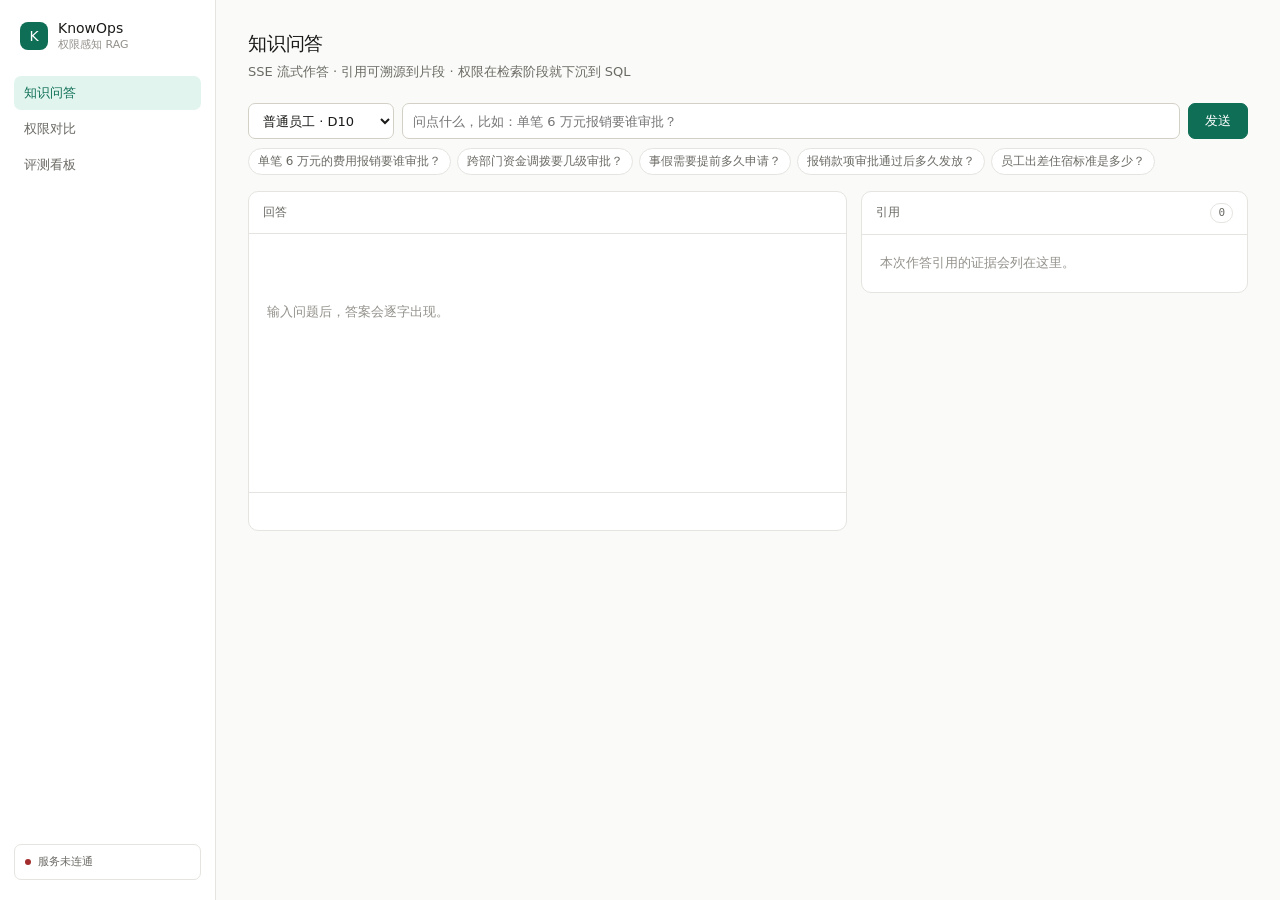
==== web/index.html @ 72a763d3 "feat(web): 演示页（问答 / 权限对比 / 评测看板） 零构建链：原生 ES module + 一个 CSS，FastAPI 直接挂 StaticFiles， 改 web/ 下的文件刷新即可" ====
<!DOCTYPE html>
<html lang="zh-CN">
<head>
<meta charset="utf-8">
<meta name="viewport" content="width=device-width, initial-scale=1">
<title>KnowOps · Agentic RAG 演示</title>
<link rel="icon" href="data:image/svg+xml,%3Csvg xmlns='http://www.w3.org/2000/svg' viewBox='0 0 32 32'%3E%3Crect width='32' height='32' rx='8' fill='%230F6E56'/%3E%3Ctext x='16' y='23' font-family='system-ui,sans-serif' font-size='18' font-weight='500' fill='%23ffffff' text-anchor='middle'%3EK%3C/text%3E%3C/svg%3E">
<link rel="stylesheet" href="styles.css">
</head>
<body>
<div class="app">

  <aside class="rail">
    <div class="brand">
      <div class="mark">K</div>
      <div>
        <div class="brand-name">KnowOps</div>
        <div class="brand-sub">权限感知 RAG</div>
      </div>
    </div>

    <nav class="nav">
      <button class="nav-item is-active" data-view="chat">知识问答</button>
      <button class="nav-item" data-view="compare">权限对比</button>
      <button class="nav-item" data-view="eval">评测看板</button>
    </nav>

    <div class="rail-foot">
      <div class="svc-state" id="svc-state">
        <span class="dot"></span>
        <span class="svc-text" id="svc-text">检查服务</span>
      </div>
    </div>
  </aside>

  <main class="main">

    <!-- ============================================ 问答 -->
    <section class="view" id="view-chat">
      <header class="view-head">
        <h1>知识问答</h1>
        <p class="view-desc">SSE 流式作答 · 引用可溯源到片段 · 权限在检索阶段就下沉到 SQL</p>
      </header>

      <form class="ask" id="ask-form">
        <div class="ask-row">
          <select id="identity" aria-label="以谁的身份提问">
            <option value="employee">普通员工 · D10</option>
            <option value="payroll">薪酬专员 · D10.9</option>
            <option value="finance">财务 · D10.3</option>
          </select>
          <input type="text" id="question" placeholder="问点什么，比如：单笔 6 万元报销要谁审批？" autocomplete="off">
          <button type="submit" class="btn" id="ask-btn">发送</button>
        </div>
        <div class="hints" id="hints"></div>
      </form>

      <div class="answer-grid">
        <article class="panel answer-panel">
          <div class="panel-head">
            <span>回答</span>
            <span class="badge" id="finish-badge" hidden></span>
          </div>
          <div class="answer-body" id="answer-body">
            <div class="empty">输入问题后，答案会逐字出现。</div>
          </div>
          <footer class="metrics" id="metrics"></footer>
          <div class="notice" id="chat-notice" hidden></div>
        </article>

        <aside class="panel cite-panel">
          <div class="panel-head">
            <span>引用</span>
            <span class="count" id="cite-count">0</span>
          </div>
          <div class="cite-list" id="cite-list">
            <div class="empty" style="padding:10px">本次作答引用的证据会列在这里。</div>
          </div>
        </aside>
      </div>
    </section>

    <!-- ============================================ 权限对比 -->
    <section class="view" id="view-compare" hidden>
      <header class="view-head">
        <h1>权限对比</h1>
        <p class="view-desc">同一个问题、两个身份、并发检索 —— 拦截发生在 SQL 的 WHERE 里，不是回答之后打码</p>
      </header>

      <form class="cmp-form" id="cmp-form">
        <input type="text" id="cmp-question" value="薪酬数据谁能查看？" autocomplete="off">
        <button type="submit" class="btn" id="cmp-btn">并发对比</button>
      </form>
      <div class="hints" style="margin:-8px 0 16px">
        <button type="button" class="chip" data-cmp="薪酬数据谁能查看？">薪酬数据谁能查看？</button>
        <button type="button" class="chip" data-cmp="什么情况下可以调阅他人的薪酬数据？">什么情况下可调阅他人薪酬？</button>
        <button type="button" class="chip" data-cmp="单笔 6 万元的费用报销要谁审批？">单笔 6 万报销谁审批？</button>
      </div>

      <div class="cmp-grid" id="cmp-grid"></div>
    </section>

    <!-- ============================================ 评测看板 -->
    <section class="view" id="view-eval" hidden>
      <header class="view-head">
        <h1>评测看板</h1>
        <p class="view-desc">三档配置对比 · 数字直接读 eval/runs 的跑批产物，不在页面里重算判定</p>
      </header>

      <div class="eval-toolbar">
        <select id="run-select" aria-label="选择跑批结果"></select>
        <button class="btn btn-ghost" id="run-reload">刷新</button>
        <div class="spacer"></div>
        <span class="eval-hint" id="run-meta"></span>
      </div>

      <div id="eval-content">
        <div class="empty muted">加载中……</div>
      </div>
    </section>

  </main>
</div>
<script src="app.js" type="module"></script>
</body>
</html>
---- web/styles.css ----
/* KnowOps 演示页样式
   零构建链：一个 CSS 文件 + 原生 ES module，改完刷新即可，不需要 npm。
   配色用中性底 + 单一强调色（teal）。这是面试演示页，不是产品——
   所以信息密度优先于动效，数字必须等宽对齐（要能一眼比对）。 */

:root {
  --bg: #fafaf8;
  --panel: #ffffff;
  --panel-2: #f4f4f1;
  --border: #e5e4e0;
  --border-strong: #d3d1c7;
  --text: #1a1a18;
  --muted: #6b6a65;
  --faint: #93918b;
  --accent: #0f6e56;
  --accent-soft: #e1f5ee;
  --accent-border: #9fe1cb;
  --danger: #a32d2d;
  --danger-soft: #fcebeb;
  --danger-border: #f7c1c1;
  --warn: #854f0b;
  --warn-soft: #faeeda;
  --warn-border: #fac775;
  --radius: 10px;
  --mono: ui-monospace, "Cascadia Code", "JetBrains Mono", Consolas, monospace;
  --sans: system-ui, -apple-system, "Segoe UI", "Microsoft YaHei", "PingFang SC", sans-serif;
}

@media (prefers-color-scheme: dark) {
  :root {
    --bg: #121211;
    --panel: #1b1b19;
    --panel-2: #232320;
    --border: #2e2e2b;
    --border-strong: #3d3d39;
    --text: #ededE9;
    --muted: #9a9993;
    --faint: #75746e;
    --accent: #5dcaa5;
    --accent-soft: #0c3a2e;
    --accent-border: #1d9e75;
    --danger: #f09595;
    --danger-soft: #3a1717;
    --danger-border: #a32d2d;
    --warn: #ef9f27;
    --warn-soft: #33260d;
    --warn-border: #854f0b;
  }
}

* { box-sizing: border-box; }

html, body {
  margin: 0;
  padding: 0;
  height: 100%;
  background: var(--bg);
  color: var(--text);
  font-family: var(--sans);
  font-size: 14px;
  line-height: 1.6;
  -webkit-font-smoothing: antialiased;
}

button { font-family: inherit; font-size: inherit; cursor: pointer; }

/* ---------------------------------------------------------------- 布局 */
.app {
  display: grid;
  grid-template-columns: 216px minmax(0, 1fr);
  min-height: 100vh;
}

.rail {
  display: flex;
  flex-direction: column;
  gap: 24px;
  padding: 20px 14px;
  border-right: 1px solid var(--border);
  background: var(--panel);
  position: sticky;
  top: 0;
  height: 100vh;
}

.brand { display: flex; align-items: center; gap: 10px; padding: 0 6px; }

.mark {
  width: 28px;
  height: 28px;
  border-radius: 8px;
  background: var(--accent);
  color: #fff;
  display: grid;
  place-items: center;
  font-weight: 500;
  font-size: 14px;
  flex: none;
}

.brand-name { font-weight: 500; font-size: 14px; line-height: 1.2; }
.brand-sub { font-size: 11px; color: var(--faint); line-height: 1.4; }

.nav { display: flex; flex-direction: column; gap: 2px; }

.nav-item {
  display: block;
  width: 100%;
  text-align: left;
  padding: 8px 10px;
  border: 0;
  border-radius: 7px;
  background: transparent;
  color: var(--muted);
  font-size: 13px;
  transition: background .12s, color .12s;
}
.nav-item:hover { background: var(--panel-2); color: var(--text); }
.nav-item.is-active { background: var(--accent-soft); color: var(--accent); font-weight: 500; }

.rail-foot { margin-top: auto; }

.svc-state {
  display: flex;
  align-items: center;
  gap: 7px;
  padding: 8px 10px;
  border: 1px solid var(--border);
  border-radius: 7px;
  font-size: 11px;
  color: var(--muted);
}
.dot { width: 6px; height: 6px; border-radius: 50%; background: var(--faint); flex: none; }
.svc-state.is-ok .dot { background: var(--accent); }
.svc-state.is-bad .dot { background: var(--danger); }
.svc-text { font-family: var(--mono); font-size: 11px; }

.main { min-width: 0; padding: 28px 32px 56px; max-width: 1280px; }
.view[hidden] { display: none; }

.view-head { margin-bottom: 20px; }
.view-head h1 { margin: 0 0 4px; font-size: 19px; font-weight: 500; letter-spacing: -.01em; }
.view-desc { margin: 0; color: var(--muted); font-size: 13px; }

/* ---------------------------------------------------------------- 控件 */
.panel {
  background: var(--panel);
  border: 1px solid var(--border);
  border-radius: var(--radius);
  min-width: 0;
}

.panel-head {
  display: flex;
  align-items: center;
  justify-content: space-between;
  gap: 10px;
  padding: 11px 14px;
  border-bottom: 1px solid var(--border);
  font-size: 12px;
  color: var(--muted);
}

select, input[type="text"] {
  font-family: inherit;
  font-size: 13px;
  color: var(--text);
  background: var(--panel);
  border: 1px solid var(--border-strong);
  border-radius: 7px;
  padding: 8px 10px;
  outline: none;
}
select:focus, input[type="text"]:focus { border-color: var(--accent); }

.btn {
  padding: 8px 16px;
  border: 1px solid var(--accent);
  border-radius: 7px;
  background: var(--accent);
  color: #fff;
  font-size: 13px;
  font-weight: 500;
  white-space: nowrap;
}
.btn:disabled { opacity: .5; cursor: not-allowed; }
.btn-ghost {
  background: transparent;
  border: 1px solid var(--border-strong);
  color: var(--text);
  font-weight: 400;
}

.chip {
  padding: 4px 9px;
  border: 1px solid var(--border);
  border-radius: 999px;
  background: var(--panel);
  color: var(--muted);
  font-size: 12px;
}
.chip:hover { border-color: var(--accent-border); color: var(--accent); }

/* ---------------------------------------------------------------- 问答 */
.ask { margin-bottom: 16px; }
.ask-row { display: flex; gap: 8px; }
.ask-row input { flex: 1; min-width: 0; }
.hints { display: flex; flex-wrap: wrap; gap: 6px; margin-top: 9px; }

.answer-grid {
  display: grid;
  grid-template-columns: minmax(0, 1.55fr) minmax(0, 1fr);
  gap: 14px;
  align-items: start;
}

.answer-panel { display: flex; flex-direction: column; min-height: 340px; }
.answer-body {
  padding: 16px 18px;
  flex: 1;
  font-size: 14px;
  line-height: 1.75;
  white-space: pre-wrap;
  word-break: break-word;
}
.answer-body p { margin: 0 0 10px; }
.answer-body .empty, .cite-list .empty {
  color: var(--faint);
  font-size: 13px;
  padding: 2px 0;
}
.cursor-blink::after {
  content: "";
  display: inline-block;
  width: 2px;
  height: 15px;
  background: var(--accent);
  vertical-align: -2px;
  margin-left: 2px;
  animation: blink 1s step-end infinite;
}
@keyframes blink { 50% { opacity: 0; } }

.metrics {
  display: flex;
  flex-wrap: wrap;
  gap: 14px;
  padding: 10px 16px;
  border-top: 1px solid var(--border);
  font-size: 11px;
  color: var(--muted);
  font-family: var(--mono);
  min-height: 38px;
  align-items: center;
}
.metrics .k { color: var(--faint); }

/* 引用角标：正文里是 {eid}，渲染成上标序号 */
sup.eid {
  font-family: var(--mono);
  font-size: 10px;
  color: var(--accent);
  background: var(--accent-soft);
  border-radius: 4px;
  padding: 0 3px;
  margin: 0;
  cursor: pointer;
  vertical-align: super;
  line-height: 0;
}
sup.eid:hover { background: var(--accent); color: #fff; }

.cite-list { padding: 8px; display: flex; flex-direction: column; gap: 8px; max-height: 520px; overflow-y: auto; }
.cite-card {
  padding: 10px 12px;
  border: 1px solid var(--border);
  border-radius: 8px;
  background: var(--panel-2);
  transition: border-color .15s, background .15s;
}
.cite-card.is-focus { border-color: var(--accent); background: var(--accent-soft); }
/* 发出了但正文没引用：置灰 + 标注。不标的话"6 条引用、正文只提 2 个"像是渲染错了 */
.cite-card.is-unused { opacity: .5; }
.cite-card.is-unused .cite-title::after {
  content: "未引用";
  margin-left: 6px;
  padding: 0 4px;
  border: 1px solid var(--border);
  border-radius: 3px;
  font-size: 10px;
  color: var(--faint);
}
.cite-head { display: flex; align-items: baseline; gap: 8px; }
.cite-num {
  font-family: var(--mono);
  font-size: 10px;
  color: var(--accent);
  border: 1px solid var(--accent-border);
  border-radius: 4px;
  padding: 0 4px;
  flex: none;
}
.cite-title { font-size: 12px; font-weight: 500; line-height: 1.4; }
.cite-meta { margin-top: 5px; font-size: 11px; color: var(--muted); font-family: var(--mono); word-break: break-all; }

.badge {
  font-size: 11px;
  padding: 2px 8px;
  border-radius: 999px;
  border: 1px solid var(--border);
  color: var(--muted);
  font-family: var(--mono);
}
.badge.ok { color: var(--accent); background: var(--accent-soft); border-color: var(--accent-border); }
.badge.warn { color: var(--warn); background: var(--warn-soft); border-color: var(--warn-border); }
.badge.bad { color: var(--danger); background: var(--danger-soft); border-color: var(--danger-border); }

.count {
  font-family: var(--mono);
  font-size: 11px;
  color: var(--muted);
  border: 1px solid var(--border);
  border-radius: 999px;
  padding: 0 7px;
}

.notice {
  margin-top: 10px;
  padding: 9px 12px;
  border-radius: 8px;
  font-size: 12px;
  border: 1px solid var(--warn-border);
  background: var(--warn-soft);
  color: var(--warn);
}
.notice.danger { border-color: var(--danger-border); background: var(--danger-soft); color: var(--danger); }
.notice[hidden] { display: none; }

/* ---------------------------------------------------------------- 对比 */
.cmp-form { display: flex; gap: 8px; margin-bottom: 16px; }
.cmp-form input { flex: 1; min-width: 0; }

.cmp-grid { display: grid; grid-template-columns: 1fr 1fr; gap: 14px; align-items: start; }

.cmp-col { display: flex; flex-direction: column; min-height: 300px; }
.cmp-id { display: flex; align-items: center; gap: 8px; }
.cmp-persona { font-size: 12px; font-weight: 500; }
.cmp-dept { font-family: var(--mono); font-size: 11px; color: var(--faint); }
.cmp-body { padding: 14px 16px; flex: 1; font-size: 13px; line-height: 1.7; white-space: pre-wrap; word-break: break-word; }
.cmp-stats {
  padding: 9px 16px;
  border-top: 1px solid var(--border);
  font-size: 11px;
  font-family: var(--mono);
  color: var(--muted);
  display: flex;
  gap: 14px;
  flex-wrap: wrap;
  min-height: 34px;
  align-items: center;
}
.blocked {
  display: flex;
  flex-direction: column;
  align-items: center;
  justify-content: center;
  gap: 6px;
  padding: 40px 16px;
  color: var(--danger);
  text-align: center;
}
.blocked .blocked-title { font-size: 13px; font-weight: 500; }
.blocked .blocked-sub { font-size: 12px; color: var(--muted); }

/* ---------------------------------------------------------------- 评测 */
.eval-toolbar { display: flex; align-items: center; gap: 10px; margin-bottom: 16px; flex-wrap: wrap; }
.eval-toolbar .spacer { flex: 1; }
.eval-hint { font-size: 12px; color: var(--faint); font-family: var(--mono); }

.kpi-row { display: grid; grid-template-columns: repeat(auto-fit, minmax(132px, 1fr)); gap: 10px; margin-bottom: 14px; }
.kpi {
  padding: 13px 14px;
  background: var(--panel);
  border: 1px solid var(--border);
  border-radius: var(--radius);
}
.kpi-label { font-size: 11px; color: var(--muted); margin-bottom: 4px; }
.kpi-value { font-size: 21px; font-weight: 500; font-family: var(--mono); font-variant-numeric: tabular-nums; letter-spacing: -.02em; }
.kpi-value small { font-size: 12px; font-weight: 400; color: var(--faint); margin-left: 2px; }
.kpi.good .kpi-value { color: var(--accent); }
.kpi.bad .kpi-value { color: var(--danger); }

.table-wrap { overflow-x: auto; }
table { width: 100%; border-collapse: collapse; font-size: 12px; }
th, td { padding: 9px 14px; text-align: left; border-bottom: 1px solid var(--border); white-space: nowrap; }
th { color: var(--muted); font-weight: 400; font-size: 11px; background: var(--panel-2); }
td.num, th.num { text-align: right; font-family: var(--mono); font-variant-numeric: tabular-nums; }
tr:last-child td { border-bottom: 0; }
td.mono { font-family: var(--mono); font-size: 11px; color: var(--muted); }

.fail-list { max-height: 420px; overflow-y: auto; }
.fail-item { border-bottom: 1px solid var(--border); }
.fail-item:last-child { border-bottom: 0; }
.fail-head {
  display: flex;
  align-items: center;
  gap: 10px;
  padding: 10px 14px;
  cursor: pointer;
  font-size: 12px;
}
.fail-head:hover { background: var(--panel-2); }
.fail-q { flex: 1; min-width: 0; overflow: hidden; text-overflow: ellipsis; white-space: nowrap; }
.fail-id { font-family: var(--mono); font-size: 11px; color: var(--faint); flex: none; }
.fail-body { padding: 0 14px 14px; font-size: 12px; color: var(--muted); line-height: 1.7; }
.fail-body[hidden] { display: none; }
.fail-body pre {
  margin: 6px 0 0;
  padding: 10px;
  background: var(--panel-2);
  border: 1px solid var(--border);
  border-radius: 7px;
  font-family: var(--mono);
  font-size: 11px;
  white-space: pre-wrap;
  word-break: break-word;
  color: var(--text);
}

.muted { color: var(--muted); }
.mono { font-family: var(--mono); }

@media (max-width: 960px) {
  .app { grid-template-columns: 1fr; }
  .rail {
    position: static;
    height: auto;
    flex-direction: row;
    align-items: center;
    gap: 12px;
    padding: 10px 14px;
    border-right: 0;
    border-bottom: 1px solid var(--border);
  }
  .nav { flex-direction: row; }
  .rail-foot { margin-left: auto; }
  .main { padding: 20px 16px 40px; }
  .answer-grid, .cmp-grid { grid-template-columns: 1fr; }
}
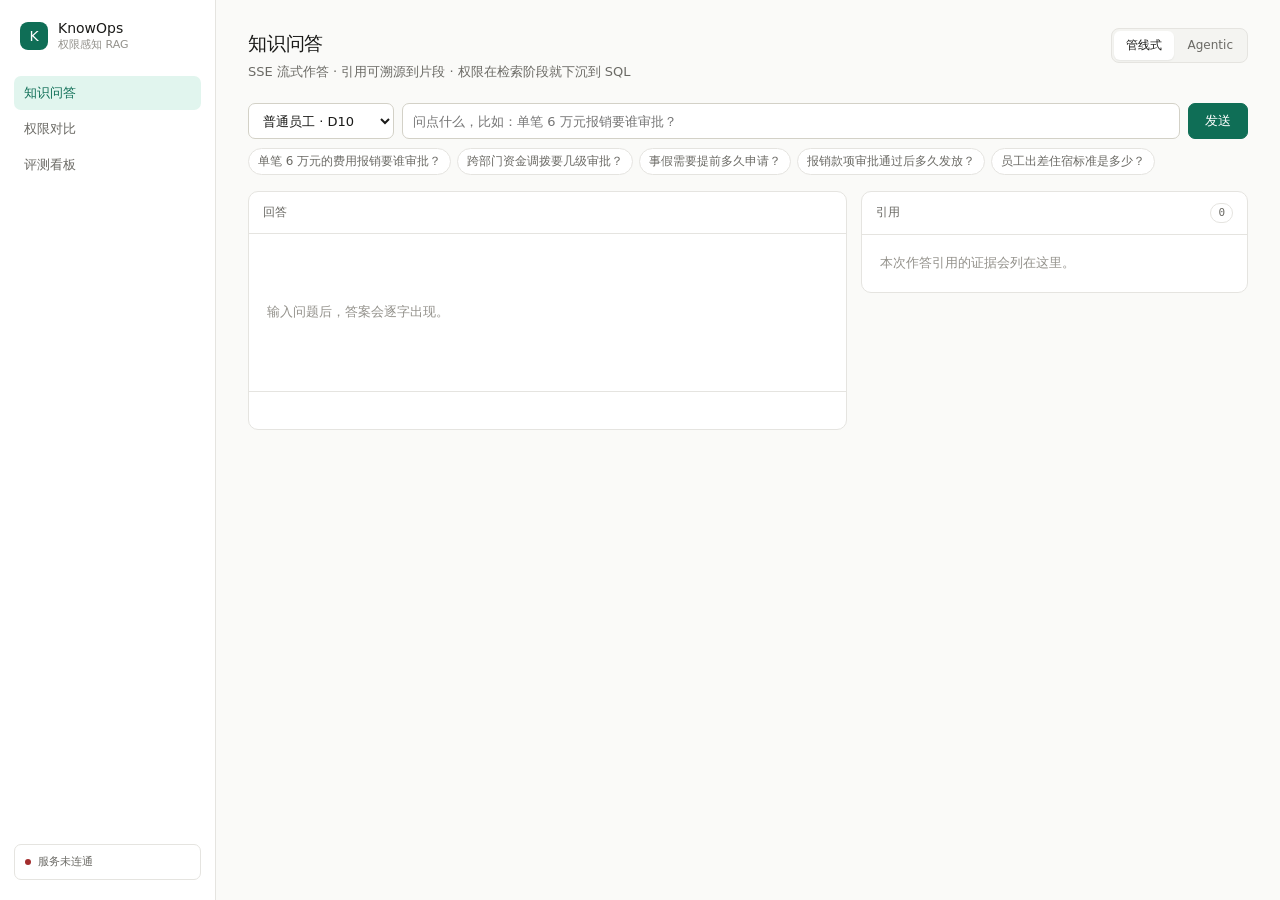
==== commit 2a339c6f: "feat(web): 演示页从"能跑"做到"能用"——默认换图、状态说人话、差异可读 用户这轮的要求是不做压测、先保证功能可用且好用。改的都是"看起来能不能用" 层面的问题，功能本身没动。  后端： " ====
--- a/web/index.html
+++ b/web/index.html
@@ -38,8 +38,14 @@
     <!-- ============================================ 问答 -->
     <section class="view" id="view-chat">
       <header class="view-head">
-        <h1>知识问答</h1>
-        <p class="view-desc">SSE 流式作答 · 引用可溯源到片段 · 权限在检索阶段就下沉到 SQL</p>
+        <div>
+          <h1>知识问答</h1>
+          <p class="view-desc">SSE 流式作答 · 引用可溯源到片段 · 权限在检索阶段就下沉到 SQL</p>
+        </div>
+        <div class="seg" id="graph-seg" role="group" aria-label="切换控制流">
+          <button type="button" class="seg-btn is-on" data-graph="pipeline" title="固定五步：检索→作答→校验，约 3~6 秒">管线式</button>
+          <button type="button" class="seg-btn" data-graph="agentic" title="带改写回环与证据评级，步数更多、更慢">Agentic</button>
+        </div>
       </header>
 
       <form class="ask" id="ask-form">
@@ -53,6 +59,7 @@
           <button type="submit" class="btn" id="ask-btn">发送</button>
         </div>
         <div class="hints" id="hints"></div>
+        <div class="graph-hint" id="graph-hint" hidden></div>
       </form>
 
       <div class="answer-grid">
@@ -76,6 +83,7 @@
           <div class="cite-list" id="cite-list">
             <div class="empty" style="padding:10px">本次作答引用的证据会列在这里。</div>
           </div>
+          <button type="button" class="cite-more" id="cite-more" hidden></button>
         </aside>
       </div>
     </section>
@@ -88,14 +96,16 @@
       </header>
 
       <form class="cmp-form" id="cmp-form">
-        <input type="text" id="cmp-question" value="薪酬数据谁能查看？" autocomplete="off">
+        <input type="text" id="cmp-question" value="工资条在哪里查看？" autocomplete="off">
         <button type="submit" class="btn" id="cmp-btn">并发对比</button>
       </form>
       <div class="hints" style="margin:-8px 0 16px">
-        <button type="button" class="chip" data-cmp="薪酬数据谁能查看？">薪酬数据谁能查看？</button>
-        <button type="button" class="chip" data-cmp="什么情况下可以调阅他人的薪酬数据？">什么情况下可调阅他人薪酬？</button>
-        <button type="button" class="chip" data-cmp="单笔 6 万元的费用报销要谁审批？">单笔 6 万报销谁审批？</button>
+        <button type="button" class="chip" data-cmp="工资条在哪里查看？">工资条在哪查</button>
+        <button type="button" class="chip" data-cmp="薪酬保密制度对哪些人适用？">薪酬保密制度适用范围</button>
+        <button type="button" class="chip" data-cmp="薪酬结构由哪几部分组成？">薪酬结构</button>
       </div>
+
+      <div class="cmp-verdict" id="cmp-verdict" hidden></div>
 
       <div class="cmp-grid" id="cmp-grid"></div>
     </section>
--- a/web/styles.css
+++ b/web/styles.css
@@ -138,9 +138,45 @@
 .main { min-width: 0; padding: 28px 32px 56px; max-width: 1280px; }
 .view[hidden] { display: none; }
 
-.view-head { margin-bottom: 20px; }
+.view-head {
+  margin-bottom: 20px;
+  display: flex;
+  align-items: flex-start;
+  justify-content: space-between;
+  gap: 16px;
+}
 .view-head h1 { margin: 0 0 4px; font-size: 19px; font-weight: 500; letter-spacing: -.01em; }
 .view-desc { margin: 0; color: var(--muted); font-size: 13px; }
+
+/* 控制流切换：两个选项、互斥、当前项必须一眼可辨。
+   不用 select 是因为这里要表达"两种都在、只选一个"，下拉框读起来像过滤器。 */
+.seg {
+  display: inline-flex;
+  padding: 2px;
+  gap: 2px;
+  border: 1px solid var(--border);
+  border-radius: 8px;
+  background: var(--panel-2);
+  flex: none;
+}
+.seg-btn {
+  border: 0;
+  background: transparent;
+  color: var(--muted);
+  font: inherit;
+  font-size: 12px;
+  padding: 5px 12px;
+  border-radius: 6px;
+  cursor: pointer;
+  transition: background .15s, color .15s;
+}
+.seg-btn:hover { color: var(--text); }
+.seg-btn.is-on {
+  background: var(--panel);
+  color: var(--text);
+  box-shadow: 0 1px 2px rgb(0 0 0 / .06);
+}
+.seg-btn:disabled { cursor: progress; opacity: .6; }
 
 /* ---------------------------------------------------------------- 控件 */
 .panel {
@@ -214,7 +250,7 @@
   align-items: start;
 }
 
-.answer-panel { display: flex; flex-direction: column; min-height: 340px; }
+.answer-panel { display: flex; flex-direction: column; }
 .answer-body {
   padding: 16px 18px;
   flex: 1;
@@ -271,6 +307,23 @@
 sup.eid:hover { background: var(--accent); color: #fff; }
 
 .cite-list { padding: 8px; display: flex; flex-direction: column; gap: 8px; max-height: 520px; overflow-y: auto; }
+
+/* "另有 N 条未采纳"：它是分类器不是内容，所以要弱于引用卡片本身 */
+.cite-more {
+  margin: 0 8px 8px;
+  padding: 7px 10px;
+  width: calc(100% - 16px);
+  border: 1px dashed var(--border-strong);
+  border-radius: 8px;
+  background: transparent;
+  color: var(--muted);
+  font: inherit;
+  font-size: 12px;
+  cursor: pointer;
+  text-align: left;
+}
+.cite-more:hover { color: var(--text); border-color: var(--accent-border); }
+.cite-more[hidden] { display: none; }
 .cite-card {
   padding: 10px 12px;
   border: 1px solid var(--border);
@@ -279,7 +332,11 @@
   transition: border-color .15s, background .15s;
 }
 .cite-card.is-focus { border-color: var(--accent); background: var(--accent-soft); }
-/* 发出了但正文没引用：置灰 + 标注。不标的话"6 条引用、正文只提 2 个"像是渲染错了 */
+/* 发出了但正文没引用：默认收起来。
+   理由和"为什么当初要标出来"是同一件事的两面——标出来是为了不让人误以为渲染漏了，
+   但一屏 5 条里 3 条灰着标"未引用"，反而把真正被引用的两条淹了。
+   所以改成：默认只列被引用的，其余折成一行"另有 N 条"的按钮，需要时展开。 */
+.cite-panel.is-collapsed .cite-card.is-unused { display: none; }
 .cite-card.is-unused { opacity: .5; }
 .cite-card.is-unused .cite-title::after {
   content: "未引用";
@@ -340,7 +397,50 @@
 .cmp-form { display: flex; gap: 8px; margin-bottom: 16px; }
 .cmp-form input { flex: 1; min-width: 0; }
 
+/* 历史批折叠：留档但不占版面。默认收起是刻意的——
+   打开看板时该看到的是"当前结论"，而不是五张并列的同类表 */
+.older { margin-bottom: 14px; }
+.older > summary {
+  cursor: pointer;
+  font-size: 12px;
+  color: var(--muted);
+  padding: 9px 12px;
+  border: 1px dashed var(--border-strong);
+  border-radius: 8px;
+  margin-bottom: 12px;
+}
+.older > summary:hover { color: var(--text); border-color: var(--accent-border); }
+
 .cmp-grid { display: grid; grid-template-columns: 1fr 1fr; gap: 14px; align-items: start; }
+
+/* 结论条：两列的差异要由页面替你算出来，而不是让看的人读两段文字比长短。
+   数字必须等宽，否则"3 条 / 5 条"扫视时对不齐。 */
+/* 切到 Agentic 时的提示。必须显式说清"要等多久"——
+   否则 40 秒的空白会被当成卡死，而它其实是在多跑 4 步。 */
+.graph-hint {
+  margin-top: 8px;
+  font-size: 12px;
+  color: var(--warn);
+  background: var(--warn-soft);
+  border: 1px solid var(--warn-border);
+  border-radius: 8px;
+  padding: 7px 11px;
+}
+.graph-hint[hidden] { display: none; }
+
+.cmp-verdict {
+  margin-bottom: 14px;
+  padding: 11px 14px;
+  border: 1px solid var(--accent-border);
+  background: var(--accent-soft);
+  border-radius: 8px;
+  font-size: 13px;
+  line-height: 1.6;
+  color: var(--text);
+}
+.cmp-verdict[hidden] { display: none; }
+.cmp-verdict .v-num { font-family: var(--mono); font-weight: 600; }
+.cmp-verdict .v-muted { color: var(--muted); }
 
 .cmp-col { display: flex; flex-direction: column; min-height: 300px; }
 .cmp-id { display: flex; align-items: center; gap: 8px; }
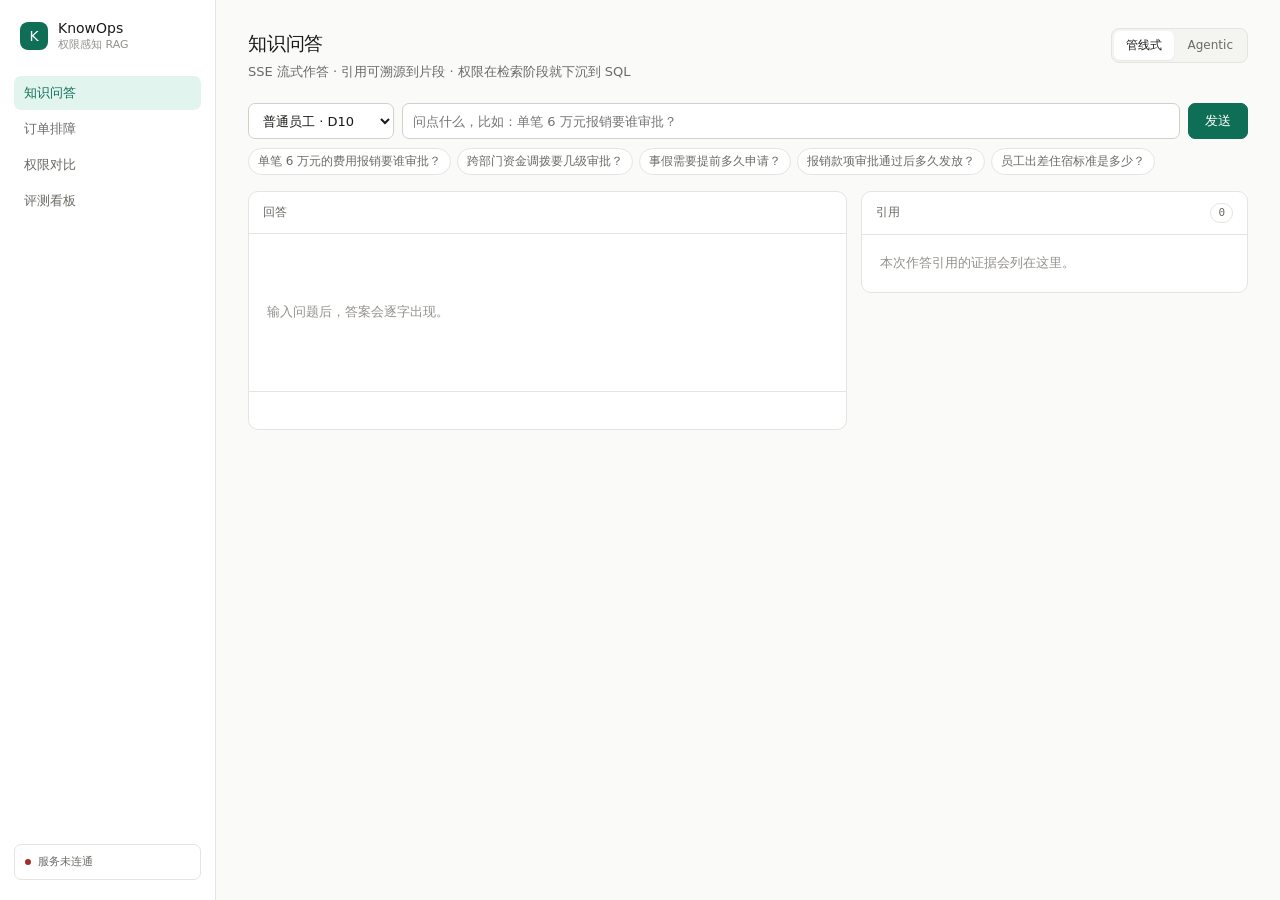
==== commit bf6d7aee: "feat(web): 排障域补上界面——之前它只有 API，演示页里看不到 用户先问"排障功能咋没有"，问得对：排障域能跑、能回放 83.3%， 但演示页只有知识问答 / 权限对比 / 评测看板三个视" ====
--- a/web/index.html
+++ b/web/index.html
@@ -21,6 +21,7 @@
 
     <nav class="nav">
       <button class="nav-item is-active" data-view="chat">知识问答</button>
+      <button class="nav-item" data-view="ops">订单排障</button>
       <button class="nav-item" data-view="compare">权限对比</button>
       <button class="nav-item" data-view="eval">评测看板</button>
     </nav>
@@ -88,6 +89,53 @@
       </div>
     </section>
 
+    <!-- ============================================ 订单排障 -->
+    <section class="view" id="view-ops" hidden>
+      <header class="view-head">
+        <div>
+          <h1>订单排障</h1>
+          <p class="view-desc">独立服务 :8002 · 假设验证式诊断 · 写动作之前必须人工审批</p>
+        </div>
+        <div class="ops-svc" id="ops-svc">
+          <span class="dot"></span>
+          <span id="ops-svc-text">检测中</span>
+        </div>
+      </header>
+
+      <form class="ask" id="ops-form">
+        <div class="ask-row">
+          <input type="text" id="ops-symptom" placeholder="描述症状并带上订单号，如：订单 O20261100001 卡在已出库未签收" autocomplete="off">
+          <button type="submit" class="btn" id="ops-btn">开始诊断</button>
+        </div>
+        <div class="hints" id="ops-hints"></div>
+      </form>
+
+      <div class="ops-grid">
+        <article class="panel ops-flow-panel">
+          <div class="panel-head">
+            <span>诊断过程</span>
+            <span class="badge" id="ops-state" hidden></span>
+          </div>
+          <div class="ops-timeline" id="ops-timeline">
+            <div class="empty">提交症状后，节点进度与证据判定会实时出现在这里。</div>
+          </div>
+          <footer class="metrics" id="ops-metrics"></footer>
+        </article>
+
+        <aside class="panel ops-result-panel">
+          <div class="panel-head">
+            <span>结论</span>
+            <span class="count" id="ops-conf"></span>
+          </div>
+          <div class="ops-approval" id="ops-approval" hidden></div>
+          <div class="ops-result" id="ops-result">
+            <div class="empty">还没有结论。</div>
+          </div>
+          <div class="notice" id="ops-notice" hidden></div>
+        </aside>
+      </div>
+    </section>
+
     <!-- ============================================ 权限对比 -->
     <section class="view" id="view-compare" hidden>
       <header class="view-head">
--- a/web/styles.css
+++ b/web/styles.css
@@ -393,6 +393,98 @@
 .notice.danger { border-color: var(--danger-border); background: var(--danger-soft); color: var(--danger); }
 .notice[hidden] { display: none; }
 
+/* ---------------------------------------------------------------- 排障 */
+/* 这一页要同时表达"过程"和"结论"，所以左右分栏：左边是节点与证据判定，
+   右边是根因、以及需要人拍板的那张审批卡。把审批塞进时间线里会让人漏看。 */
+.ops-svc {
+  display: flex; align-items: center; gap: 7px;
+  padding: 6px 10px;
+  border: 1px solid var(--border); border-radius: 7px;
+  font-size: 11px; color: var(--muted); font-family: var(--mono); white-space: nowrap;
+}
+.ops-svc .dot { width: 6px; height: 6px; border-radius: 50%; background: var(--faint); }
+.ops-svc.is-ok .dot { background: var(--accent); }
+.ops-svc.is-bad { color: var(--danger); border-color: var(--danger-border); }
+.ops-svc.is-bad .dot { background: var(--danger); }
+
+.ops-grid {
+  display: grid;
+  grid-template-columns: minmax(0, 1.2fr) minmax(0, 1fr);
+  gap: 14px; align-items: start;
+}
+.ops-flow-panel, .ops-result-panel { display: flex; flex-direction: column; }
+
+/* min-height 是给空状态用的：只显示一行提示时面板会扁成一条，
+   看起来不像"这里会发生事"。给个下限，但不给到 340px 那种程度——
+   上一版 answer-panel 就是被固定高度撑出了大片空白。 */
+.ops-timeline { padding: 10px 14px; min-height: 240px; max-height: 470px; overflow-y: auto; }
+.ops-sec { margin: 12px 0 6px; font-size: 11px; color: var(--faint); }
+.ops-sec:first-child { margin-top: 2px; }
+
+.ops-steps { list-style: none; margin: 0; padding: 0; display: flex; flex-direction: column; gap: 2px; }
+.ops-step {
+  display: grid; grid-template-columns: 18px auto 1fr;
+  align-items: baseline; gap: 8px;
+  padding: 5px 0; font-size: 12px;
+  border-bottom: 1px dashed var(--border);
+}
+.ops-idx { font-family: var(--mono); font-size: 10px; color: var(--faint); text-align: right; }
+.ops-node { color: var(--text); white-space: nowrap; }
+.ops-note { color: var(--muted); font-size: 11.5px; word-break: break-word; }
+
+.ops-evid-list { list-style: none; margin: 0; padding: 0; display: flex; flex-direction: column; gap: 6px; }
+.ops-evid { display: flex; gap: 8px; align-items: baseline; flex-wrap: wrap; font-size: 12px; }
+.ops-verdict {
+  font-size: 10.5px; padding: 1px 6px; border-radius: 999px;
+  border: 1px solid var(--border); color: var(--muted); white-space: nowrap;
+}
+.ops-verdict.ok { color: var(--accent); background: var(--accent-soft); border-color: var(--accent-border); }
+.ops-verdict.bad { color: var(--danger); background: var(--danger-soft); border-color: var(--danger-border); }
+.ops-verdict.mute { opacity: .7; }
+.ops-hyp { font-family: var(--mono); font-size: 11px; color: var(--faint); }
+
+/* 审批卡：这是整页唯一"停下来等人"的地方，底色单独给，别和时间线混在一起 */
+.ops-approval {
+  padding: 12px 14px;
+  border-bottom: 1px solid var(--warn-border);
+  background: var(--warn-soft);
+}
+.ops-approval[hidden] { display: none; }
+.ops-ask-title { margin-bottom: 6px; font-size: 12px; font-weight: 500; color: var(--warn); }
+.ops-ask-q { margin-bottom: 8px; font-size: 12.5px; color: var(--text); }
+.ops-action { display: flex; align-items: center; gap: 8px; margin-bottom: 8px; }
+.ops-action code {
+  padding: 2px 6px; border: 1px solid var(--border); border-radius: 5px;
+  background: var(--panel); font-family: var(--mono); font-size: 12px; color: var(--text);
+}
+.ops-risk {
+  font-size: 10.5px; padding: 1px 6px; border-radius: 999px;
+  border: 1px solid var(--border); color: var(--muted);
+}
+.ops-risk.ok { color: var(--accent); border-color: var(--accent-border); background: var(--accent-soft); }
+.ops-risk.warn { color: var(--warn); border-color: var(--warn-border); }
+.ops-risk.bad { color: var(--danger); border-color: var(--danger-border); background: var(--danger-soft); }
+.ops-params {
+  margin: 0 0 8px; padding: 8px; max-height: 140px; overflow: auto;
+  border: 1px solid var(--border); border-radius: 6px; background: var(--panel);
+  font-family: var(--mono); font-size: 11px; color: var(--muted);
+  white-space: pre-wrap; word-break: break-word;
+}
+.ops-approval input { width: 100%; margin-bottom: 8px; }
+.ops-ask-btns { display: flex; gap: 8px; }
+.ops-field { display: flex; flex-direction: column; gap: 4px; margin-bottom: 8px; font-size: 11.5px; color: var(--muted); }
+
+.ops-result { flex: 1; padding: 14px; min-height: 200px; }
+.ops-root { display: flex; flex-direction: column; gap: 2px; margin-bottom: 10px; }
+.ops-root-label { font-size: 11px; color: var(--faint); }
+.ops-root-name { font-size: 19px; font-weight: 500; color: var(--accent); letter-spacing: -.01em; }
+/* 原始值另起一行：中文是给人看的，英文是给日志搜的，两个都要留 */
+.ops-root-raw { font-family: var(--mono); font-size: 11px; color: var(--faint); }
+.ops-summary { font-size: 12.5px; line-height: 1.65; color: var(--muted); }
+.ops-summary p { margin: 0 0 8px; }
+.ops-summary p:last-child { margin-bottom: 0; }
+.ops-result-panel .notice { margin: 0 14px 14px; }
+
 /* ---------------------------------------------------------------- 对比 */
 .cmp-form { display: flex; gap: 8px; margin-bottom: 16px; }
 .cmp-form input { flex: 1; min-width: 0; }
@@ -545,5 +637,5 @@
   .nav { flex-direction: row; }
   .rail-foot { margin-left: auto; }
   .main { padding: 20px 16px 40px; }
-  .answer-grid, .cmp-grid { grid-template-columns: 1fr; }
-}
+  .answer-grid, .cmp-grid, .ops-grid { grid-template-columns: 1fr; }
+}
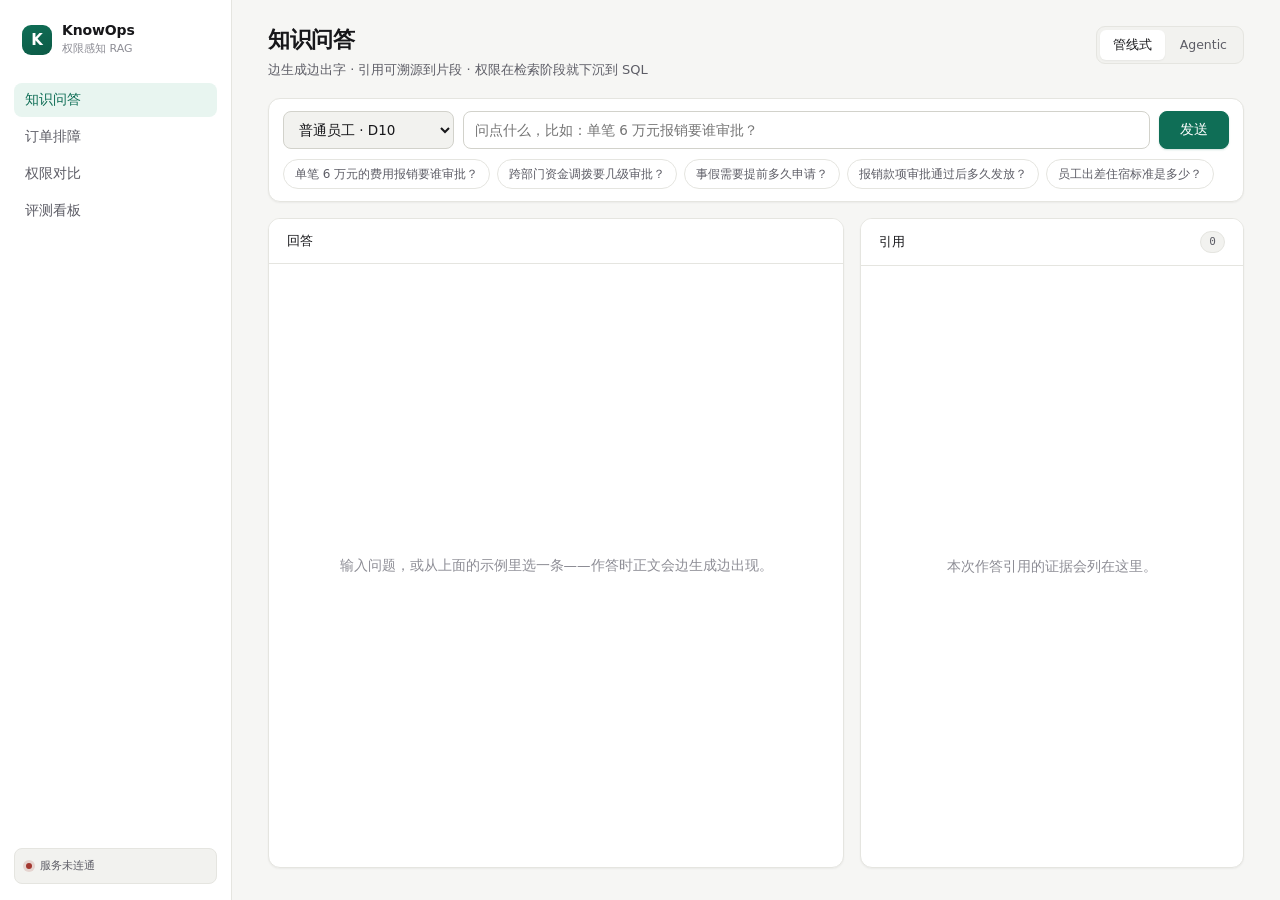
==== commit 50686aca: "feat(web): 视觉重做——从"功能验证页"做成"能拿出手的工具" 原来的问题不是配色难看，是版式没做完：内容全挤在顶部三分之一， 1440×900 下六成是空白；标题和正文同级；样例问题挤成一" ====
--- a/web/index.html
+++ b/web/index.html
@@ -41,7 +41,7 @@
       <header class="view-head">
         <div>
           <h1>知识问答</h1>
-          <p class="view-desc">SSE 流式作答 · 引用可溯源到片段 · 权限在检索阶段就下沉到 SQL</p>
+          <p class="view-desc">边生成边出字 · 引用可溯源到片段 · 权限在检索阶段就下沉到 SQL</p>
         </div>
         <div class="seg" id="graph-seg" role="group" aria-label="切换控制流">
           <button type="button" class="seg-btn is-on" data-graph="pipeline" title="固定五步：检索→作答→校验，约 3~6 秒">管线式</button>
@@ -70,7 +70,7 @@
             <span class="badge" id="finish-badge" hidden></span>
           </div>
           <div class="answer-body" id="answer-body">
-            <div class="empty">输入问题后，答案会逐字出现。</div>
+            <div class="empty">输入问题，或从上面的示例里选一条——作答时正文会边生成边出现。</div>
           </div>
           <footer class="metrics" id="metrics"></footer>
           <div class="notice" id="chat-notice" hidden></div>
--- a/web/styles.css
+++ b/web/styles.css
@@ -1,50 +1,67 @@
 /* KnowOps 演示页样式
    零构建链：一个 CSS 文件 + 原生 ES module，改完刷新即可，不需要 npm。
-   配色用中性底 + 单一强调色（teal）。这是面试演示页，不是产品——
-   所以信息密度优先于动效，数字必须等宽对齐（要能一眼比对）。 */
+
+   视觉取向：「专业克制的工具风」。判断标准只有一条——**看的人应该先读到内容，
+   而不是先注意到界面**。所以：中性灰底衬托白卡片、单一强调色、边框比阴影重，
+   动效只保留状态变化需要的那些。
+
+   两条不能破的约束：
+   1. 数字一律等宽（`tabular-nums`），评测表要能竖着扫；
+   2. 中文正文行高不低于 1.7，这一页大部分时间在读段落。
+*/
 
 :root {
-  --bg: #fafaf8;
+  --bg: #f6f6f4;
   --panel: #ffffff;
-  --panel-2: #f4f4f1;
-  --border: #e5e4e0;
-  --border-strong: #d3d1c7;
-  --text: #1a1a18;
-  --muted: #6b6a65;
-  --faint: #93918b;
+  --panel-2: #f2f2ef;
+  --panel-3: #ebebe7;
+  --border: #e5e5e0;
+  --border-strong: #d2d2cb;
+  --text: #17171a;
+  --muted: #5d5d66;
+  --faint: #8d8d95;
   --accent: #0f6e56;
-  --accent-soft: #e1f5ee;
-  --accent-border: #9fe1cb;
-  --danger: #a32d2d;
-  --danger-soft: #fcebeb;
-  --danger-border: #f7c1c1;
-  --warn: #854f0b;
-  --warn-soft: #faeeda;
-  --warn-border: #fac775;
-  --radius: 10px;
-  --mono: ui-monospace, "Cascadia Code", "JetBrains Mono", Consolas, monospace;
-  --sans: system-ui, -apple-system, "Segoe UI", "Microsoft YaHei", "PingFang SC", sans-serif;
+  --accent-hover: #0c5a46;
+  --accent-soft: #e8f5f0;
+  --accent-border: #a9ddca;
+  --danger: #a3372f;
+  --danger-soft: #fbeceb;
+  --danger-border: #f2c3bf;
+  --warn: #8a5209;
+  --warn-soft: #fdf3e2;
+  --warn-border: #f0cf9b;
+  --radius: 12px;
+  --radius-sm: 8px;
+  --shadow: 0 1px 2px rgb(23 23 26 / .05);
+  --shadow-lift: 0 4px 16px rgb(23 23 26 / .07);
+  --mono: ui-monospace, "SF Mono", "Cascadia Mono", "JetBrains Mono", Consolas, monospace;
+  --sans: "Inter", -apple-system, "Segoe UI", "HarmonyOS Sans SC", "PingFang SC",
+    "Microsoft YaHei UI", "Microsoft YaHei", system-ui, sans-serif;
 }
 
 @media (prefers-color-scheme: dark) {
   :root {
-    --bg: #121211;
-    --panel: #1b1b19;
-    --panel-2: #232320;
-    --border: #2e2e2b;
-    --border-strong: #3d3d39;
-    --text: #ededE9;
-    --muted: #9a9993;
-    --faint: #75746e;
+    --bg: #101012;
+    --panel: #191919;
+    --panel-2: #202020;
+    --panel-3: #272725;
+    --border: #2c2c2a;
+    --border-strong: #3d3d3a;
+    --text: #ececeb;
+    --muted: #9b9b96;
+    --faint: #74746f;
     --accent: #5dcaa5;
-    --accent-soft: #0c3a2e;
-    --accent-border: #1d9e75;
-    --danger: #f09595;
-    --danger-soft: #3a1717;
-    --danger-border: #a32d2d;
-    --warn: #ef9f27;
-    --warn-soft: #33260d;
-    --warn-border: #854f0b;
+    --accent-hover: #74d9b7;
+    --accent-soft: #0d2f26;
+    --accent-border: #1d6f57;
+    --danger: #ef9a95;
+    --danger-soft: #331716;
+    --danger-border: #6f2f2b;
+    --warn: #e0a25e;
+    --warn-soft: #2e2213;
+    --warn-border: #6b4a1e;
+    --shadow: 0 1px 2px rgb(0 0 0 / .3);
+    --shadow-lift: 0 4px 16px rgb(0 0 0 / .4);
   }
 }
 
@@ -60,102 +77,149 @@
   font-size: 14px;
   line-height: 1.6;
   -webkit-font-smoothing: antialiased;
-}
-
-button { font-family: inherit; font-size: inherit; cursor: pointer; }
+  text-rendering: optimizeLegibility;
+}
+
+button, input, select, textarea { font-family: inherit; font-size: inherit; }
+button { cursor: pointer; }
+
+/* 细滚动条：内容区会同时出现两三处滚动，默认宽度会把版面切得很碎 */
+* { scrollbar-width: thin; scrollbar-color: var(--border-strong) transparent; }
+*::-webkit-scrollbar { width: 9px; height: 9px; }
+*::-webkit-scrollbar-thumb {
+  background: var(--border-strong);
+  border-radius: 99px;
+  border: 3px solid transparent;
+  background-clip: content-box;
+}
+*::-webkit-scrollbar-thumb:hover { background: var(--faint); background-clip: content-box; }
 
 /* ---------------------------------------------------------------- 布局 */
 .app {
   display: grid;
-  grid-template-columns: 216px minmax(0, 1fr);
-  min-height: 100vh;
+  grid-template-columns: 232px minmax(0, 1fr);
+  height: 100vh;
 }
 
 .rail {
   display: flex;
   flex-direction: column;
-  gap: 24px;
-  padding: 20px 14px;
+  gap: 26px;
+  padding: 22px 14px 16px;
   border-right: 1px solid var(--border);
   background: var(--panel);
-  position: sticky;
-  top: 0;
-  height: 100vh;
-}
-
-.brand { display: flex; align-items: center; gap: 10px; padding: 0 6px; }
+  overflow-y: auto;
+}
+
+.brand { display: flex; align-items: center; gap: 10px; padding: 0 8px; }
 
 .mark {
-  width: 28px;
-  height: 28px;
-  border-radius: 8px;
-  background: var(--accent);
+  width: 30px;
+  height: 30px;
+  border-radius: 9px;
+  background: linear-gradient(160deg, var(--accent), var(--accent-hover));
   color: #fff;
   display: grid;
   place-items: center;
-  font-weight: 500;
-  font-size: 14px;
-  flex: none;
-}
-
-.brand-name { font-weight: 500; font-size: 14px; line-height: 1.2; }
-.brand-sub { font-size: 11px; color: var(--faint); line-height: 1.4; }
-
-.nav { display: flex; flex-direction: column; gap: 2px; }
+  font-weight: 600;
+  font-size: 15px;
+  flex: none;
+  letter-spacing: -.02em;
+}
+
+.brand-name { font-weight: 600; font-size: 14px; line-height: 1.25; letter-spacing: -.01em; }
+.brand-sub { font-size: 11px; color: var(--faint); line-height: 1.5; margin-top: 1px; }
+
+.nav { display: flex; flex-direction: column; gap: 3px; }
 
 .nav-item {
   display: block;
   width: 100%;
   text-align: left;
-  padding: 8px 10px;
+  padding: 8px 11px;
   border: 0;
-  border-radius: 7px;
+  border-radius: var(--radius-sm);
   background: transparent;
   color: var(--muted);
-  font-size: 13px;
-  transition: background .12s, color .12s;
+  font-size: 13.5px;
+  transition: background .12s ease, color .12s ease;
 }
 .nav-item:hover { background: var(--panel-2); color: var(--text); }
-.nav-item.is-active { background: var(--accent-soft); color: var(--accent); font-weight: 500; }
+.nav-item.is-active {
+  background: var(--accent-soft);
+  color: var(--accent);
+  font-weight: 550;
+}
 
 .rail-foot { margin-top: auto; }
 
 .svc-state {
   display: flex;
   align-items: center;
-  gap: 7px;
-  padding: 8px 10px;
-  border: 1px solid var(--border);
-  border-radius: 7px;
-  font-size: 11px;
-  color: var(--muted);
-}
-.dot { width: 6px; height: 6px; border-radius: 50%; background: var(--faint); flex: none; }
-.svc-state.is-ok .dot { background: var(--accent); }
-.svc-state.is-bad .dot { background: var(--danger); }
-.svc-text { font-family: var(--mono); font-size: 11px; }
-
-.main { min-width: 0; padding: 28px 32px 56px; max-width: 1280px; }
+  gap: 8px;
+  padding: 8px 11px;
+  border: 1px solid var(--border);
+  border-radius: var(--radius-sm);
+  font-size: 11.5px;
+  color: var(--muted);
+  background: var(--panel-2);
+}
+.dot {
+  width: 6px; height: 6px; border-radius: 50%;
+  background: var(--faint); flex: none;
+  transition: background .2s ease;
+}
+.svc-state.is-ok .dot { background: #22a06b; box-shadow: 0 0 0 3px rgb(34 160 107 / .16); }
+.svc-state.is-bad .dot { background: var(--danger); box-shadow: 0 0 0 3px rgb(163 55 47 / .16); }
+.svc-text { font-family: var(--mono); font-size: 11px; letter-spacing: -.01em; }
+
+.main {
+  min-width: 0;
+  height: 100vh;
+  overflow-y: auto;
+  padding: 26px 36px 32px;
+}
+
+/* 四个视图都撑满可用高度：内容少的时候宁可留白在"面板内部"，
+   也不要让整个页面看起来只画了上面三分之一。 */
+.view {
+  display: flex;
+  flex-direction: column;
+  min-height: calc(100vh - 58px);
+  max-width: 1360px;
+}
 .view[hidden] { display: none; }
 
 .view-head {
-  margin-bottom: 20px;
   display: flex;
   align-items: flex-start;
   justify-content: space-between;
-  gap: 16px;
-}
-.view-head h1 { margin: 0 0 4px; font-size: 19px; font-weight: 500; letter-spacing: -.01em; }
-.view-desc { margin: 0; color: var(--muted); font-size: 13px; }
+  gap: 20px;
+  margin-bottom: 18px;
+}
+.view-head h1 {
+  margin: 0 0 5px;
+  font-size: 22px;
+  font-weight: 600;
+  letter-spacing: -.02em;
+  line-height: 1.3;
+}
+.view-desc {
+  margin: 0;
+  color: var(--muted);
+  font-size: 13px;
+  line-height: 1.6;
+  max-width: 72ch;
+}
 
 /* 控制流切换：两个选项、互斥、当前项必须一眼可辨。
    不用 select 是因为这里要表达"两种都在、只选一个"，下拉框读起来像过滤器。 */
 .seg {
   display: inline-flex;
-  padding: 2px;
+  padding: 3px;
   gap: 2px;
   border: 1px solid var(--border);
-  border-radius: 8px;
+  border-radius: 9px;
   background: var(--panel-2);
   flex: none;
 }
@@ -164,26 +228,30 @@
   background: transparent;
   color: var(--muted);
   font: inherit;
-  font-size: 12px;
-  padding: 5px 12px;
+  font-size: 12.5px;
+  padding: 5px 13px;
   border-radius: 6px;
-  cursor: pointer;
-  transition: background .15s, color .15s;
+  transition: background .15s ease, color .15s ease;
 }
 .seg-btn:hover { color: var(--text); }
 .seg-btn.is-on {
   background: var(--panel);
   color: var(--text);
-  box-shadow: 0 1px 2px rgb(0 0 0 / .06);
+  font-weight: 550;
+  box-shadow: var(--shadow);
 }
 .seg-btn:disabled { cursor: progress; opacity: .6; }
 
 /* ---------------------------------------------------------------- 控件 */
 .panel {
+  display: flex;
+  flex-direction: column;
   background: var(--panel);
   border: 1px solid var(--border);
   border-radius: var(--radius);
+  box-shadow: var(--shadow);
   min-width: 0;
+  overflow: hidden;
 }
 
 .panel-head {
@@ -191,182 +259,276 @@
   align-items: center;
   justify-content: space-between;
   gap: 10px;
-  padding: 11px 14px;
+  padding: 12px 18px;
   border-bottom: 1px solid var(--border);
-  font-size: 12px;
-  color: var(--muted);
+  font-size: 12.5px;
+  font-weight: 550;
+  color: var(--text);
+  letter-spacing: .01em;
+  background: var(--panel);
+  flex: none;
 }
 
 select, input[type="text"] {
   font-family: inherit;
-  font-size: 13px;
+  font-size: 13.5px;
   color: var(--text);
   background: var(--panel);
   border: 1px solid var(--border-strong);
-  border-radius: 7px;
-  padding: 8px 10px;
+  border-radius: var(--radius-sm);
+  padding: 9px 11px;
   outline: none;
-}
-select:focus, input[type="text"]:focus { border-color: var(--accent); }
+  transition: border-color .15s ease, box-shadow .15s ease;
+}
+select { padding-right: 28px; }
+select:hover, input[type="text"]:hover { border-color: var(--faint); }
+select:focus, input[type="text"]:focus {
+  border-color: var(--accent);
+  box-shadow: 0 0 0 3px rgb(15 110 86 / .12);
+}
 
 .btn {
-  padding: 8px 16px;
+  padding: 9px 20px;
   border: 1px solid var(--accent);
-  border-radius: 7px;
+  border-radius: var(--radius-sm);
   background: var(--accent);
   color: #fff;
-  font-size: 13px;
-  font-weight: 500;
+  font-size: 13.5px;
+  font-weight: 550;
   white-space: nowrap;
-}
-.btn:disabled { opacity: .5; cursor: not-allowed; }
+  transition: background .15s ease, transform .06s ease, box-shadow .15s ease;
+  box-shadow: 0 1px 2px rgb(15 110 86 / .2);
+}
+.btn:hover:not(:disabled) { background: var(--accent-hover); }
+.btn:active:not(:disabled) { transform: translateY(1px); }
+.btn:disabled { opacity: .45; cursor: not-allowed; box-shadow: none; }
 .btn-ghost {
   background: transparent;
   border: 1px solid var(--border-strong);
   color: var(--text);
-  font-weight: 400;
-}
+  font-weight: 500;
+  box-shadow: none;
+}
+.btn-ghost:hover:not(:disabled) { background: var(--panel-2); }
 
 .chip {
-  padding: 4px 9px;
+  padding: 5px 11px;
   border: 1px solid var(--border);
   border-radius: 999px;
   background: var(--panel);
   color: var(--muted);
   font-size: 12px;
-}
-.chip:hover { border-color: var(--accent-border); color: var(--accent); }
+  line-height: 1.5;
+  transition: all .15s ease;
+}
+.chip:hover {
+  border-color: var(--accent-border);
+  color: var(--accent);
+  background: var(--accent-soft);
+}
 
 /* ---------------------------------------------------------------- 问答 */
-.ask { margin-bottom: 16px; }
-.ask-row { display: flex; gap: 8px; }
+/* 输入区做成一张卡片：它和下面的答案面板是同一层级的东西，
+   之前散在页面上像是"几个控件碰巧排在一起"。 */
+.ask {
+  margin-bottom: 16px;
+  padding: 12px 14px;
+  background: var(--panel);
+  border: 1px solid var(--border);
+  border-radius: var(--radius);
+  box-shadow: var(--shadow);
+  flex: none;
+}
+.ask-row { display: flex; gap: 9px; }
 .ask-row input { flex: 1; min-width: 0; }
-.hints { display: flex; flex-wrap: wrap; gap: 6px; margin-top: 9px; }
+.ask-row select { flex: none; background: var(--panel-2); }
+.hints { display: flex; flex-wrap: wrap; gap: 7px; margin-top: 10px; }
+.hints:empty { display: none; }
 
 .answer-grid {
   display: grid;
-  grid-template-columns: minmax(0, 1.55fr) minmax(0, 1fr);
-  gap: 14px;
-  align-items: start;
-}
-
-.answer-panel { display: flex; flex-direction: column; }
+  grid-template-columns: minmax(0, 1.5fr) minmax(280px, 1fr);
+  gap: 16px;
+  align-items: stretch;
+  flex: 1;
+  min-height: 380px;
+}
+
+.answer-panel { min-height: 0; }
+
 .answer-body {
-  padding: 16px 18px;
+  position: relative;
+  padding: 20px 22px;
   flex: 1;
-  font-size: 14px;
-  line-height: 1.75;
+  overflow-y: auto;
+  font-size: 15px;
+  line-height: 1.8;
   white-space: pre-wrap;
   word-break: break-word;
-}
-.answer-body p { margin: 0 0 10px; }
+  min-height: 0;
+}
+.answer-body p { margin: 0 0 12px; }
+.answer-body p:last-child { margin-bottom: 0; }
 .answer-body .empty, .cite-list .empty {
   color: var(--faint);
-  font-size: 13px;
+  font-size: 13.5px;
   padding: 2px 0;
 }
-.cursor-blink::after {
+/* 空状态落在面板正中，而不是贴着左上角——贴角会让"这块还没内容"看起来像渲染失败。
+   绝对定位是为了脱离正文流：它不该参与 `.answer-body` 的高度计算。 */
+.answer-body > .empty,
+.ops-timeline > .empty,
+.ops-result > .empty {
+  position: absolute;
+  inset: 0;
+  display: flex;
+  align-items: center;
+  justify-content: center;
+  padding: 0 28px;
+  text-align: center;
+  color: var(--faint);
+  font-size: 13.5px;
+  line-height: 1.7;
+}
+/* 光标挂在最后一个段落上，而不是容器上：挂在容器上时它是一个块级伪元素，
+   会跳到新的一行开头，看起来像"答案没了、只剩一个竖线"。 */
+.answer-body.cursor-blink > p:last-child::after {
   content: "";
   display: inline-block;
   width: 2px;
-  height: 15px;
+  height: 16px;
   background: var(--accent);
-  vertical-align: -2px;
-  margin-left: 2px;
-  animation: blink 1s step-end infinite;
+  vertical-align: -3px;
+  margin-left: 3px;
+  border-radius: 1px;
+  animation: blink 1.1s step-end infinite;
 }
 @keyframes blink { 50% { opacity: 0; } }
 
 .metrics {
   display: flex;
   flex-wrap: wrap;
-  gap: 14px;
-  padding: 10px 16px;
+  gap: 18px;
+  padding: 11px 18px;
   border-top: 1px solid var(--border);
-  font-size: 11px;
-  color: var(--muted);
-  font-family: var(--mono);
-  min-height: 38px;
+  background: var(--panel-2);
+  font-size: 11.5px;
+  color: var(--muted);
+  font-family: var(--mono);
+  font-variant-numeric: tabular-nums;
+  min-height: 40px;
   align-items: center;
+  flex: none;
 }
 .metrics .k { color: var(--faint); }
+.metrics:empty { display: none; }
 
 /* 引用角标：正文里是 {eid}，渲染成上标序号 */
 sup.eid {
   font-family: var(--mono);
   font-size: 10px;
+  font-weight: 600;
   color: var(--accent);
   background: var(--accent-soft);
+  border: 1px solid var(--accent-border);
   border-radius: 4px;
   padding: 0 3px;
-  margin: 0;
+  margin: 0 1px;
   cursor: pointer;
   vertical-align: super;
   line-height: 0;
-}
-sup.eid:hover { background: var(--accent); color: #fff; }
-
-.cite-list { padding: 8px; display: flex; flex-direction: column; gap: 8px; max-height: 520px; overflow-y: auto; }
+  transition: background .12s ease, color .12s ease;
+}
+sup.eid:hover { background: var(--accent); color: #fff; border-color: var(--accent); }
+
+.cite-panel { min-height: 0; }
+.cite-list {
+  padding: 10px;
+  display: flex;
+  flex-direction: column;
+  gap: 8px;
+  flex: 1;
+  overflow-y: auto;
+  min-height: 0;
+}
+/* 引用为空时同样居中：两个面板的空状态要长得像同一套东西 */
+.cite-list > .empty { margin: auto 0; text-align: center; padding: 0 20px !important; }
 
 /* "另有 N 条未采纳"：它是分类器不是内容，所以要弱于引用卡片本身 */
 .cite-more {
-  margin: 0 8px 8px;
-  padding: 7px 10px;
-  width: calc(100% - 16px);
+  margin: 0 10px 10px;
+  padding: 8px 11px;
+  width: calc(100% - 20px);
   border: 1px dashed var(--border-strong);
-  border-radius: 8px;
+  border-radius: var(--radius-sm);
   background: transparent;
   color: var(--muted);
   font: inherit;
   font-size: 12px;
-  cursor: pointer;
   text-align: left;
-}
-.cite-more:hover { color: var(--text); border-color: var(--accent-border); }
+  transition: all .15s ease;
+  flex: none;
+}
+.cite-more:hover { color: var(--text); border-color: var(--accent-border); background: var(--panel-2); }
 .cite-more[hidden] { display: none; }
+
 .cite-card {
-  padding: 10px 12px;
-  border: 1px solid var(--border);
-  border-radius: 8px;
-  background: var(--panel-2);
-  transition: border-color .15s, background .15s;
-}
-.cite-card.is-focus { border-color: var(--accent); background: var(--accent-soft); }
+  padding: 11px 13px;
+  border: 1px solid var(--border);
+  border-left: 3px solid var(--border-strong);
+  border-radius: var(--radius-sm);
+  background: var(--panel);
+  transition: border-color .15s ease, background .15s ease, box-shadow .15s ease;
+  flex: none;
+}
+.cite-card:hover { box-shadow: var(--shadow); }
+.cite-card.is-focus { border-color: var(--accent); border-left-color: var(--accent); background: var(--accent-soft); }
 /* 发出了但正文没引用：默认收起来。
    理由和"为什么当初要标出来"是同一件事的两面——标出来是为了不让人误以为渲染漏了，
    但一屏 5 条里 3 条灰着标"未引用"，反而把真正被引用的两条淹了。
    所以改成：默认只列被引用的，其余折成一行"另有 N 条"的按钮，需要时展开。 */
 .cite-panel.is-collapsed .cite-card.is-unused { display: none; }
-.cite-card.is-unused { opacity: .5; }
+.cite-card.is-unused { opacity: .55; }
 .cite-card.is-unused .cite-title::after {
   content: "未引用";
-  margin-left: 6px;
-  padding: 0 4px;
+  margin-left: 7px;
+  padding: 0 5px;
   border: 1px solid var(--border);
   border-radius: 3px;
   font-size: 10px;
+  font-weight: 400;
   color: var(--faint);
 }
 .cite-head { display: flex; align-items: baseline; gap: 8px; }
 .cite-num {
   font-family: var(--mono);
   font-size: 10px;
+  font-weight: 600;
   color: var(--accent);
+  background: var(--accent-soft);
   border: 1px solid var(--accent-border);
   border-radius: 4px;
   padding: 0 4px;
   flex: none;
 }
-.cite-title { font-size: 12px; font-weight: 500; line-height: 1.4; }
-.cite-meta { margin-top: 5px; font-size: 11px; color: var(--muted); font-family: var(--mono); word-break: break-all; }
+.cite-title { font-size: 12.5px; font-weight: 550; line-height: 1.45; }
+.cite-meta {
+  margin-top: 6px;
+  font-size: 11px;
+  color: var(--muted);
+  font-family: var(--mono);
+  word-break: break-all;
+  line-height: 1.55;
+}
 
 .badge {
   font-size: 11px;
-  padding: 2px 8px;
+  font-weight: 550;
+  padding: 2px 9px;
   border-radius: 999px;
   border: 1px solid var(--border);
   color: var(--muted);
-  font-family: var(--mono);
+  white-space: nowrap;
 }
 .badge.ok { color: var(--accent); background: var(--accent-soft); border-color: var(--accent-border); }
 .badge.warn { color: var(--warn); background: var(--warn-soft); border-color: var(--warn-border); }
@@ -375,20 +537,24 @@
 .count {
   font-family: var(--mono);
   font-size: 11px;
-  color: var(--muted);
+  font-weight: 400;
+  color: var(--muted);
+  background: var(--panel-2);
   border: 1px solid var(--border);
   border-radius: 999px;
-  padding: 0 7px;
+  padding: 1px 8px;
 }
 
 .notice {
-  margin-top: 10px;
-  padding: 9px 12px;
-  border-radius: 8px;
-  font-size: 12px;
+  margin: 0 18px 16px;
+  padding: 10px 13px;
+  border-radius: var(--radius-sm);
+  font-size: 12.5px;
+  line-height: 1.6;
   border: 1px solid var(--warn-border);
   background: var(--warn-soft);
   color: var(--warn);
+  flex: none;
 }
 .notice.danger { border-color: var(--danger-border); background: var(--danger-soft); color: var(--danger); }
 .notice[hidden] { display: none; }
@@ -397,46 +563,68 @@
 /* 这一页要同时表达"过程"和"结论"，所以左右分栏：左边是节点与证据判定，
    右边是根因、以及需要人拍板的那张审批卡。把审批塞进时间线里会让人漏看。 */
 .ops-svc {
-  display: flex; align-items: center; gap: 7px;
-  padding: 6px 10px;
-  border: 1px solid var(--border); border-radius: 7px;
-  font-size: 11px; color: var(--muted); font-family: var(--mono); white-space: nowrap;
+  display: flex; align-items: center; gap: 8px;
+  padding: 7px 12px;
+  border: 1px solid var(--border); border-radius: var(--radius-sm);
+  font-size: 11.5px; color: var(--muted); font-family: var(--mono);
+  white-space: nowrap; background: var(--panel);
 }
 .ops-svc .dot { width: 6px; height: 6px; border-radius: 50%; background: var(--faint); }
-.ops-svc.is-ok .dot { background: var(--accent); }
+.ops-svc.is-ok .dot { background: #22a06b; box-shadow: 0 0 0 3px rgb(34 160 107 / .16); }
 .ops-svc.is-bad { color: var(--danger); border-color: var(--danger-border); }
 .ops-svc.is-bad .dot { background: var(--danger); }
 
 .ops-grid {
   display: grid;
-  grid-template-columns: minmax(0, 1.2fr) minmax(0, 1fr);
-  gap: 14px; align-items: start;
-}
-.ops-flow-panel, .ops-result-panel { display: flex; flex-direction: column; }
-
-/* min-height 是给空状态用的：只显示一行提示时面板会扁成一条，
-   看起来不像"这里会发生事"。给个下限，但不给到 340px 那种程度——
-   上一版 answer-panel 就是被固定高度撑出了大片空白。 */
-.ops-timeline { padding: 10px 14px; min-height: 240px; max-height: 470px; overflow-y: auto; }
-.ops-sec { margin: 12px 0 6px; font-size: 11px; color: var(--faint); }
-.ops-sec:first-child { margin-top: 2px; }
-
-.ops-steps { list-style: none; margin: 0; padding: 0; display: flex; flex-direction: column; gap: 2px; }
+  grid-template-columns: minmax(0, 1.15fr) minmax(300px, 1fr);
+  gap: 16px;
+  align-items: stretch;
+  flex: 1;
+  min-height: 400px;
+}
+
+.ops-timeline {
+  position: relative;
+  padding: 14px 18px;
+  flex: 1;
+  overflow-y: auto;
+  min-height: 0;
+}
+.ops-sec {
+  margin: 16px 0 8px;
+  font-size: 11px;
+  font-weight: 550;
+  letter-spacing: .04em;
+  color: var(--faint);
+  text-transform: uppercase;
+}
+.ops-sec:first-child { margin-top: 0; }
+
+.ops-steps { list-style: none; margin: 0; padding: 0; display: flex; flex-direction: column; }
 .ops-step {
-  display: grid; grid-template-columns: 18px auto 1fr;
-  align-items: baseline; gap: 8px;
-  padding: 5px 0; font-size: 12px;
-  border-bottom: 1px dashed var(--border);
-}
+  display: grid;
+  grid-template-columns: 20px 132px 1fr;
+  align-items: baseline;
+  gap: 10px;
+  padding: 7px 0;
+  font-size: 12.5px;
+  border-bottom: 1px solid var(--border);
+}
+.ops-step:last-child { border-bottom: 0; }
 .ops-idx { font-family: var(--mono); font-size: 10px; color: var(--faint); text-align: right; }
-.ops-node { color: var(--text); white-space: nowrap; }
-.ops-note { color: var(--muted); font-size: 11.5px; word-break: break-word; }
-
-.ops-evid-list { list-style: none; margin: 0; padding: 0; display: flex; flex-direction: column; gap: 6px; }
-.ops-evid { display: flex; gap: 8px; align-items: baseline; flex-wrap: wrap; font-size: 12px; }
+.ops-node { color: var(--text); font-weight: 500; white-space: nowrap; }
+.ops-note { color: var(--muted); font-size: 12px; line-height: 1.5; word-break: break-word; }
+
+.ops-evid-list { list-style: none; margin: 0; padding: 0; display: flex; flex-direction: column; gap: 7px; }
+.ops-evid { display: flex; gap: 9px; align-items: baseline; flex-wrap: wrap; font-size: 12.5px; }
 .ops-verdict {
-  font-size: 10.5px; padding: 1px 6px; border-radius: 999px;
-  border: 1px solid var(--border); color: var(--muted); white-space: nowrap;
+  font-size: 10.5px;
+  font-weight: 550;
+  padding: 1px 7px;
+  border-radius: 999px;
+  border: 1px solid var(--border);
+  color: var(--muted);
+  white-space: nowrap;
 }
 .ops-verdict.ok { color: var(--accent); background: var(--accent-soft); border-color: var(--accent-border); }
 .ops-verdict.bad { color: var(--danger); background: var(--danger-soft); border-color: var(--danger-border); }
@@ -445,197 +633,338 @@
 
 /* 审批卡：这是整页唯一"停下来等人"的地方，底色单独给，别和时间线混在一起 */
 .ops-approval {
-  padding: 12px 14px;
+  padding: 15px 18px;
   border-bottom: 1px solid var(--warn-border);
   background: var(--warn-soft);
+  flex: none;
 }
 .ops-approval[hidden] { display: none; }
-.ops-ask-title { margin-bottom: 6px; font-size: 12px; font-weight: 500; color: var(--warn); }
-.ops-ask-q { margin-bottom: 8px; font-size: 12.5px; color: var(--text); }
-.ops-action { display: flex; align-items: center; gap: 8px; margin-bottom: 8px; }
+.ops-ask-title {
+  margin-bottom: 7px;
+  font-size: 12px;
+  font-weight: 600;
+  color: var(--warn);
+  letter-spacing: .02em;
+}
+.ops-ask-q { margin-bottom: 10px; font-size: 13px; line-height: 1.6; color: var(--text); }
+.ops-action { display: flex; align-items: center; gap: 9px; margin-bottom: 10px; flex-wrap: wrap; }
 .ops-action code {
-  padding: 2px 6px; border: 1px solid var(--border); border-radius: 5px;
-  background: var(--panel); font-family: var(--mono); font-size: 12px; color: var(--text);
+  padding: 3px 7px;
+  border: 1px solid var(--border);
+  border-radius: 5px;
+  background: var(--panel);
+  font-family: var(--mono);
+  font-size: 12px;
+  color: var(--text);
 }
 .ops-risk {
-  font-size: 10.5px; padding: 1px 6px; border-radius: 999px;
+  font-size: 10.5px; font-weight: 550;
+  padding: 1px 7px; border-radius: 999px;
   border: 1px solid var(--border); color: var(--muted);
 }
 .ops-risk.ok { color: var(--accent); border-color: var(--accent-border); background: var(--accent-soft); }
-.ops-risk.warn { color: var(--warn); border-color: var(--warn-border); }
+.ops-risk.warn { color: var(--warn); border-color: var(--warn-border); background: var(--panel); }
 .ops-risk.bad { color: var(--danger); border-color: var(--danger-border); background: var(--danger-soft); }
 .ops-params {
-  margin: 0 0 8px; padding: 8px; max-height: 140px; overflow: auto;
-  border: 1px solid var(--border); border-radius: 6px; background: var(--panel);
-  font-family: var(--mono); font-size: 11px; color: var(--muted);
-  white-space: pre-wrap; word-break: break-word;
-}
-.ops-approval input { width: 100%; margin-bottom: 8px; }
+  margin: 0 0 10px;
+  padding: 9px 11px;
+  max-height: 150px;
+  overflow: auto;
+  border: 1px solid var(--border);
+  border-radius: 6px;
+  background: var(--panel);
+  font-family: var(--mono);
+  font-size: 11.5px;
+  line-height: 1.55;
+  color: var(--muted);
+  white-space: pre-wrap;
+  word-break: break-word;
+}
+.ops-approval input { width: 100%; margin-bottom: 10px; }
 .ops-ask-btns { display: flex; gap: 8px; }
-.ops-field { display: flex; flex-direction: column; gap: 4px; margin-bottom: 8px; font-size: 11.5px; color: var(--muted); }
-
-.ops-result { flex: 1; padding: 14px; min-height: 200px; }
-.ops-root { display: flex; flex-direction: column; gap: 2px; margin-bottom: 10px; }
-.ops-root-label { font-size: 11px; color: var(--faint); }
-.ops-root-name { font-size: 19px; font-weight: 500; color: var(--accent); letter-spacing: -.01em; }
+.ops-field {
+  display: flex; flex-direction: column; gap: 5px;
+  margin-bottom: 10px; font-size: 11.5px; color: var(--muted);
+}
+
+.ops-result-panel .ops-result {
+  position: relative;
+  flex: 1;
+  padding: 18px;
+  min-height: 0;
+  overflow-y: auto;
+}
+.ops-root { display: flex; flex-direction: column; gap: 3px; margin-bottom: 14px; }
+.ops-root-label { font-size: 11px; font-weight: 550; letter-spacing: .04em; color: var(--faint); }
+.ops-root-name {
+  font-size: 22px;
+  font-weight: 600;
+  color: var(--accent);
+  letter-spacing: -.02em;
+  line-height: 1.3;
+}
 /* 原始值另起一行：中文是给人看的，英文是给日志搜的，两个都要留 */
 .ops-root-raw { font-family: var(--mono); font-size: 11px; color: var(--faint); }
-.ops-summary { font-size: 12.5px; line-height: 1.65; color: var(--muted); }
-.ops-summary p { margin: 0 0 8px; }
+.ops-summary { font-size: 13px; line-height: 1.75; color: var(--muted); }
+.ops-summary p { margin: 0 0 10px; }
 .ops-summary p:last-child { margin-bottom: 0; }
-.ops-result-panel .notice { margin: 0 14px 14px; }
+.ops-result-panel .notice { margin: 0 0 0; border-radius: 0; border-left: 0; border-right: 0; border-bottom: 0; }
 
 /* ---------------------------------------------------------------- 对比 */
-.cmp-form { display: flex; gap: 8px; margin-bottom: 16px; }
+.cmp-form {
+  display: flex;
+  gap: 9px;
+  margin-bottom: 14px;
+  padding: 12px 14px;
+  background: var(--panel);
+  border: 1px solid var(--border);
+  border-radius: var(--radius);
+  box-shadow: var(--shadow);
+  flex: none;
+}
 .cmp-form input { flex: 1; min-width: 0; }
 
 /* 历史批折叠：留档但不占版面。默认收起是刻意的——
    打开看板时该看到的是"当前结论"，而不是五张并列的同类表 */
-.older { margin-bottom: 14px; }
+.older { margin-bottom: 16px; }
 .older > summary {
   cursor: pointer;
-  font-size: 12px;
-  color: var(--muted);
-  padding: 9px 12px;
+  font-size: 12.5px;
+  color: var(--muted);
+  padding: 10px 14px;
   border: 1px dashed var(--border-strong);
-  border-radius: 8px;
-  margin-bottom: 12px;
-}
-.older > summary:hover { color: var(--text); border-color: var(--accent-border); }
-
-.cmp-grid { display: grid; grid-template-columns: 1fr 1fr; gap: 14px; align-items: start; }
+  border-radius: var(--radius-sm);
+  margin-bottom: 14px;
+  transition: all .15s ease;
+}
+.older > summary:hover { color: var(--text); border-color: var(--accent-border); background: var(--panel); }
+
+.cmp-grid {
+  display: grid;
+  grid-template-columns: 1fr 1fr;
+  gap: 16px;
+  align-items: stretch;
+  flex: 1;
+  min-height: 360px;
+}
 
 /* 结论条：两列的差异要由页面替你算出来，而不是让看的人读两段文字比长短。
    数字必须等宽，否则"3 条 / 5 条"扫视时对不齐。 */
 /* 切到 Agentic 时的提示。必须显式说清"要等多久"——
    否则 40 秒的空白会被当成卡死，而它其实是在多跑 4 步。 */
 .graph-hint {
-  margin-top: 8px;
-  font-size: 12px;
+  margin-top: 9px;
+  font-size: 12.5px;
+  line-height: 1.6;
   color: var(--warn);
   background: var(--warn-soft);
   border: 1px solid var(--warn-border);
-  border-radius: 8px;
-  padding: 7px 11px;
+  border-radius: var(--radius-sm);
+  padding: 8px 12px;
 }
 .graph-hint[hidden] { display: none; }
 
 .cmp-verdict {
-  margin-bottom: 14px;
-  padding: 11px 14px;
+  margin-bottom: 16px;
+  padding: 13px 16px;
   border: 1px solid var(--accent-border);
   background: var(--accent-soft);
-  border-radius: 8px;
+  border-radius: var(--radius);
+  font-size: 13.5px;
+  line-height: 1.7;
+  color: var(--text);
+  flex: none;
+}
+.cmp-verdict[hidden] { display: none; }
+.cmp-verdict .v-num {
+  font-family: var(--mono);
+  font-weight: 600;
+  font-variant-numeric: tabular-nums;
+}
+.cmp-verdict .v-muted { color: var(--muted); }
+
+.cmp-col { min-height: 0; }
+/* 等待态 / 拦截态都要撑满卡片：它们是"这一列暂时没有答案"的说明，
+   缩成一行贴在顶部会让人以为下面还有内容没加载出来。 */
+.cmp-col > .empty,
+.cmp-col > .blocked { flex: 1; }
+.cmp-col > .empty {
+  display: flex;
+  align-items: center;
+  justify-content: center;
+  color: var(--faint);
   font-size: 13px;
-  line-height: 1.6;
-  color: var(--text);
-}
-.cmp-verdict[hidden] { display: none; }
-.cmp-verdict .v-num { font-family: var(--mono); font-weight: 600; }
-.cmp-verdict .v-muted { color: var(--muted); }
-
-.cmp-col { display: flex; flex-direction: column; min-height: 300px; }
-.cmp-id { display: flex; align-items: center; gap: 8px; }
-.cmp-persona { font-size: 12px; font-weight: 500; }
+}
+.cmp-id { display: flex; align-items: center; gap: 9px; }
+.cmp-persona { font-size: 13px; font-weight: 550; }
 .cmp-dept { font-family: var(--mono); font-size: 11px; color: var(--faint); }
-.cmp-body { padding: 14px 16px; flex: 1; font-size: 13px; line-height: 1.7; white-space: pre-wrap; word-break: break-word; }
+.cmp-body {
+  padding: 16px 18px;
+  flex: 1;
+  overflow-y: auto;
+  font-size: 13.5px;
+  line-height: 1.8;
+  white-space: pre-wrap;
+  word-break: break-word;
+  min-height: 0;
+}
 .cmp-stats {
-  padding: 9px 16px;
+  padding: 10px 18px;
   border-top: 1px solid var(--border);
-  font-size: 11px;
-  font-family: var(--mono);
-  color: var(--muted);
-  display: flex;
-  gap: 14px;
+  background: var(--panel-2);
+  font-size: 11.5px;
+  font-family: var(--mono);
+  font-variant-numeric: tabular-nums;
+  color: var(--muted);
+  display: flex;
+  gap: 16px;
   flex-wrap: wrap;
-  min-height: 34px;
+  min-height: 38px;
   align-items: center;
+  flex: none;
 }
 .blocked {
   display: flex;
   flex-direction: column;
   align-items: center;
   justify-content: center;
-  gap: 6px;
-  padding: 40px 16px;
+  gap: 7px;
+  padding: 44px 18px;
   color: var(--danger);
   text-align: center;
-}
-.blocked .blocked-title { font-size: 13px; font-weight: 500; }
-.blocked .blocked-sub { font-size: 12px; color: var(--muted); }
+  height: 100%;
+}
+.blocked .blocked-title { font-size: 13.5px; font-weight: 600; }
+.blocked .blocked-sub { font-size: 12.5px; color: var(--muted); line-height: 1.6; max-width: 40ch; }
 
 /* ---------------------------------------------------------------- 评测 */
-.eval-toolbar { display: flex; align-items: center; gap: 10px; margin-bottom: 16px; flex-wrap: wrap; }
+.eval-toolbar {
+  display: flex;
+  align-items: center;
+  gap: 10px;
+  margin-bottom: 16px;
+  flex-wrap: wrap;
+  padding: 11px 14px;
+  background: var(--panel);
+  border: 1px solid var(--border);
+  border-radius: var(--radius);
+  box-shadow: var(--shadow);
+  flex: none;
+}
 .eval-toolbar .spacer { flex: 1; }
-.eval-hint { font-size: 12px; color: var(--faint); font-family: var(--mono); }
-
-.kpi-row { display: grid; grid-template-columns: repeat(auto-fit, minmax(132px, 1fr)); gap: 10px; margin-bottom: 14px; }
+.eval-hint { font-size: 11.5px; color: var(--faint); font-family: var(--mono); }
+
+.kpi-row {
+  display: grid;
+  grid-template-columns: repeat(auto-fit, minmax(140px, 1fr));
+  gap: 12px;
+  margin-bottom: 16px;
+  flex: none;
+}
 .kpi {
-  padding: 13px 14px;
+  padding: 15px 16px;
   background: var(--panel);
   border: 1px solid var(--border);
   border-radius: var(--radius);
-}
-.kpi-label { font-size: 11px; color: var(--muted); margin-bottom: 4px; }
-.kpi-value { font-size: 21px; font-weight: 500; font-family: var(--mono); font-variant-numeric: tabular-nums; letter-spacing: -.02em; }
-.kpi-value small { font-size: 12px; font-weight: 400; color: var(--faint); margin-left: 2px; }
+  box-shadow: var(--shadow);
+}
+.kpi-label { font-size: 11.5px; color: var(--muted); margin-bottom: 6px; line-height: 1.4; }
+.kpi-value {
+  font-size: 24px;
+  font-weight: 600;
+  font-family: var(--mono);
+  font-variant-numeric: tabular-nums;
+  letter-spacing: -.03em;
+  line-height: 1.15;
+}
+.kpi-value small { font-size: 12px; font-weight: 400; color: var(--faint); margin-left: 3px; }
 .kpi.good .kpi-value { color: var(--accent); }
 .kpi.bad .kpi-value { color: var(--danger); }
 
 .table-wrap { overflow-x: auto; }
-table { width: 100%; border-collapse: collapse; font-size: 12px; }
-th, td { padding: 9px 14px; text-align: left; border-bottom: 1px solid var(--border); white-space: nowrap; }
-th { color: var(--muted); font-weight: 400; font-size: 11px; background: var(--panel-2); }
+table { width: 100%; border-collapse: collapse; font-size: 12.5px; }
+th, td {
+  padding: 10px 16px;
+  text-align: left;
+  border-bottom: 1px solid var(--border);
+  white-space: nowrap;
+}
+th {
+  color: var(--muted);
+  font-weight: 550;
+  font-size: 11.5px;
+  background: var(--panel-2);
+  position: sticky;
+  top: 0;
+}
 td.num, th.num { text-align: right; font-family: var(--mono); font-variant-numeric: tabular-nums; }
 tr:last-child td { border-bottom: 0; }
-td.mono { font-family: var(--mono); font-size: 11px; color: var(--muted); }
-
-.fail-list { max-height: 420px; overflow-y: auto; }
+tbody tr:hover { background: var(--panel-2); }
+td.mono { font-family: var(--mono); font-size: 11.5px; color: var(--muted); }
+
+.fail-list { max-height: 460px; overflow-y: auto; }
 .fail-item { border-bottom: 1px solid var(--border); }
 .fail-item:last-child { border-bottom: 0; }
 .fail-head {
   display: flex;
   align-items: center;
-  gap: 10px;
-  padding: 10px 14px;
+  gap: 12px;
+  padding: 11px 16px;
   cursor: pointer;
-  font-size: 12px;
+  font-size: 12.5px;
+  transition: background .12s ease;
 }
 .fail-head:hover { background: var(--panel-2); }
 .fail-q { flex: 1; min-width: 0; overflow: hidden; text-overflow: ellipsis; white-space: nowrap; }
 .fail-id { font-family: var(--mono); font-size: 11px; color: var(--faint); flex: none; }
-.fail-body { padding: 0 14px 14px; font-size: 12px; color: var(--muted); line-height: 1.7; }
+.fail-body { padding: 0 16px 16px; font-size: 12.5px; color: var(--muted); line-height: 1.75; }
 .fail-body[hidden] { display: none; }
 .fail-body pre {
-  margin: 6px 0 0;
-  padding: 10px;
+  margin: 8px 0 0;
+  padding: 12px;
   background: var(--panel-2);
   border: 1px solid var(--border);
-  border-radius: 7px;
-  font-family: var(--mono);
-  font-size: 11px;
+  border-radius: var(--radius-sm);
+  font-family: var(--mono);
+  font-size: 11.5px;
+  line-height: 1.6;
   white-space: pre-wrap;
   word-break: break-word;
   color: var(--text);
 }
 
 .muted { color: var(--muted); }
-.mono { font-family: var(--mono); }
-
-@media (max-width: 960px) {
-  .app { grid-template-columns: 1fr; }
+.mono { font-family: var(--mono); font-variant-numeric: tabular-nums; }
+
+/* ---------------------------------------------------------------- 窄屏 */
+@media (max-width: 1080px) {
+  .main { padding: 22px 24px 28px; }
+  .answer-grid { grid-template-columns: minmax(0, 1fr) minmax(260px, .85fr); }
+}
+
+@media (max-width: 900px) {
+  .app { grid-template-columns: 1fr; height: auto; min-height: 100vh; }
   .rail {
-    position: static;
+    position: sticky;
+    top: 0;
+    z-index: 10;
     height: auto;
     flex-direction: row;
     align-items: center;
-    gap: 12px;
-    padding: 10px 14px;
+    gap: 14px;
+    padding: 10px 16px;
     border-right: 0;
     border-bottom: 1px solid var(--border);
   }
-  .nav { flex-direction: row; }
-  .rail-foot { margin-left: auto; }
-  .main { padding: 20px 16px 40px; }
-  .answer-grid, .cmp-grid, .ops-grid { grid-template-columns: 1fr; }
-}
+  .nav { flex-direction: row; gap: 4px; }
+  .rail-foot { margin-left: auto; margin-top: 0; }
+  .main { height: auto; overflow: visible; padding: 20px 16px 36px; }
+  .view { min-height: 0; }
+  .answer-grid, .cmp-grid, .ops-grid { grid-template-columns: 1fr; min-height: 0; }
+  .answer-body, .ops-timeline, .ops-result-panel .ops-result { overflow: visible; }
+  /* 窄屏下高度不再由视口决定，绝对定位的空状态会没有高度可参考 */
+  .answer-body > .empty, .ops-timeline > .empty, .ops-result > .empty {
+    position: static;
+    min-height: 140px;
+  }
+}
